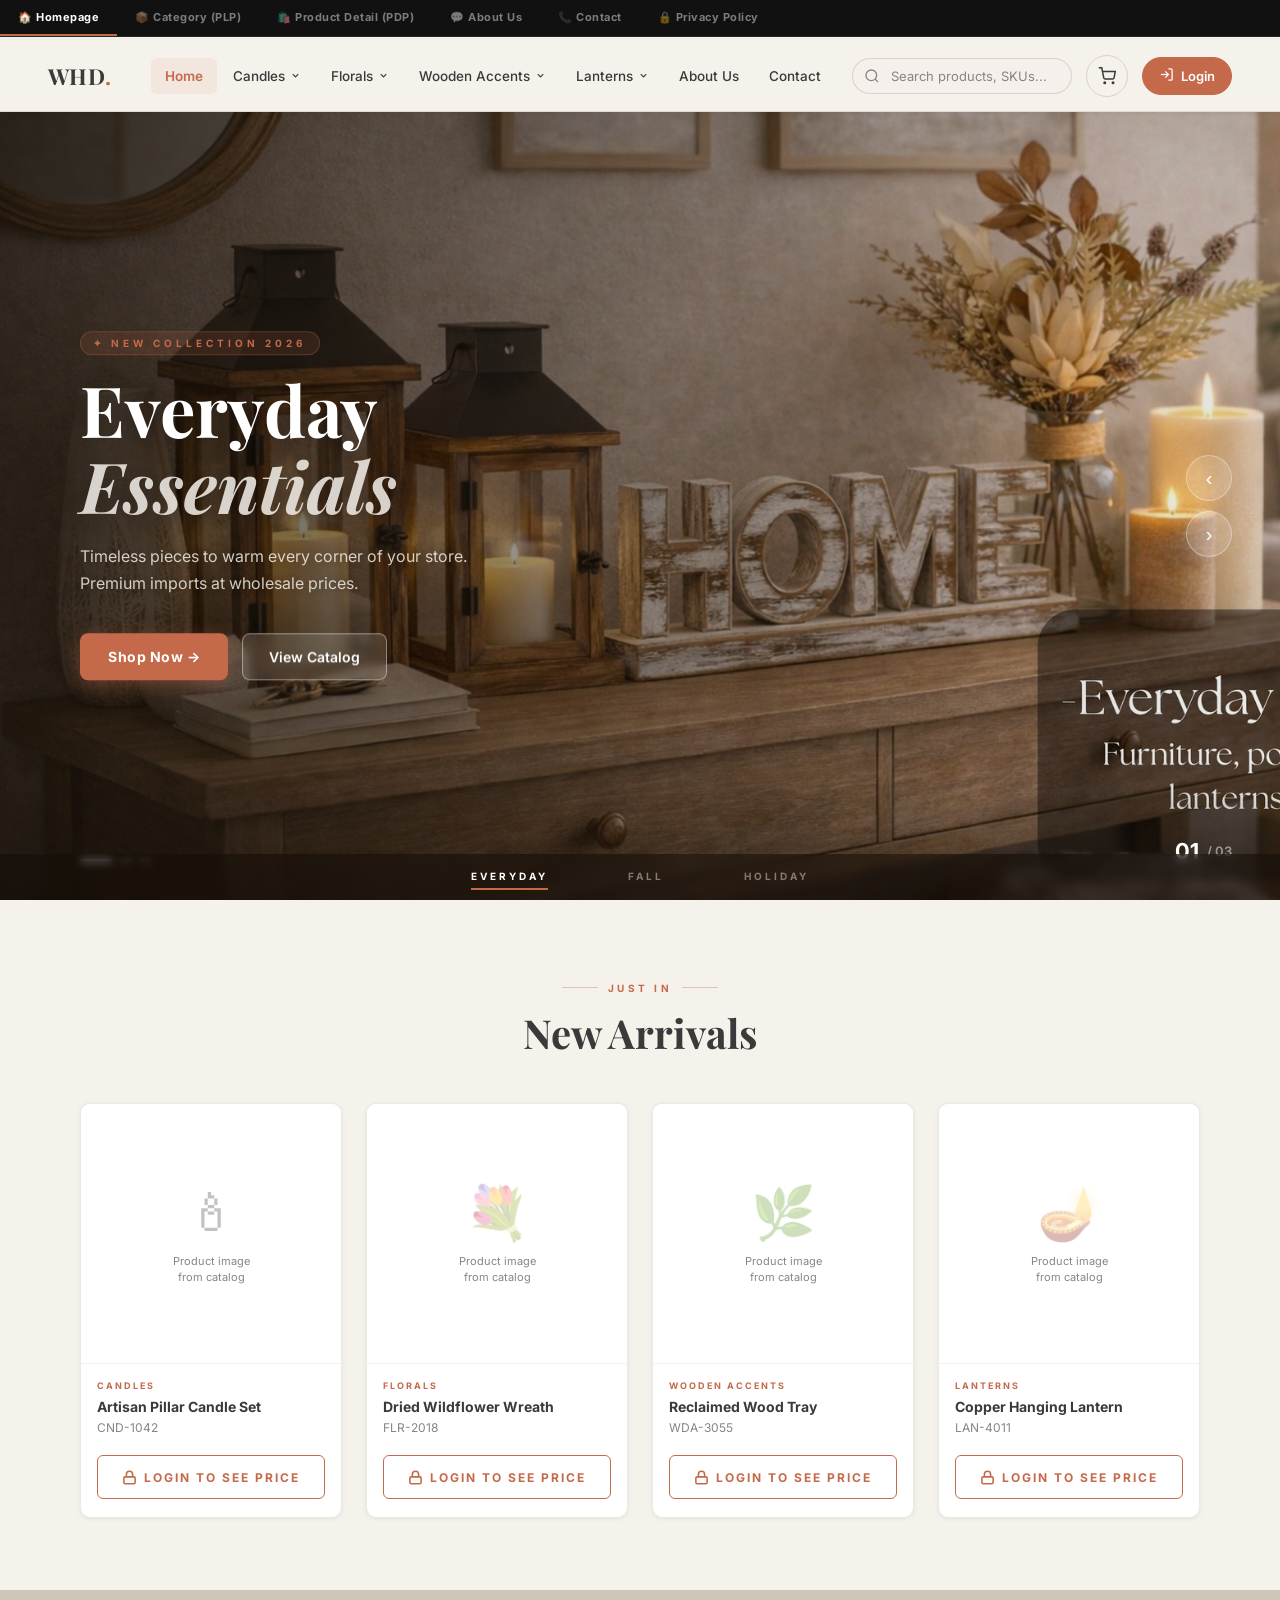
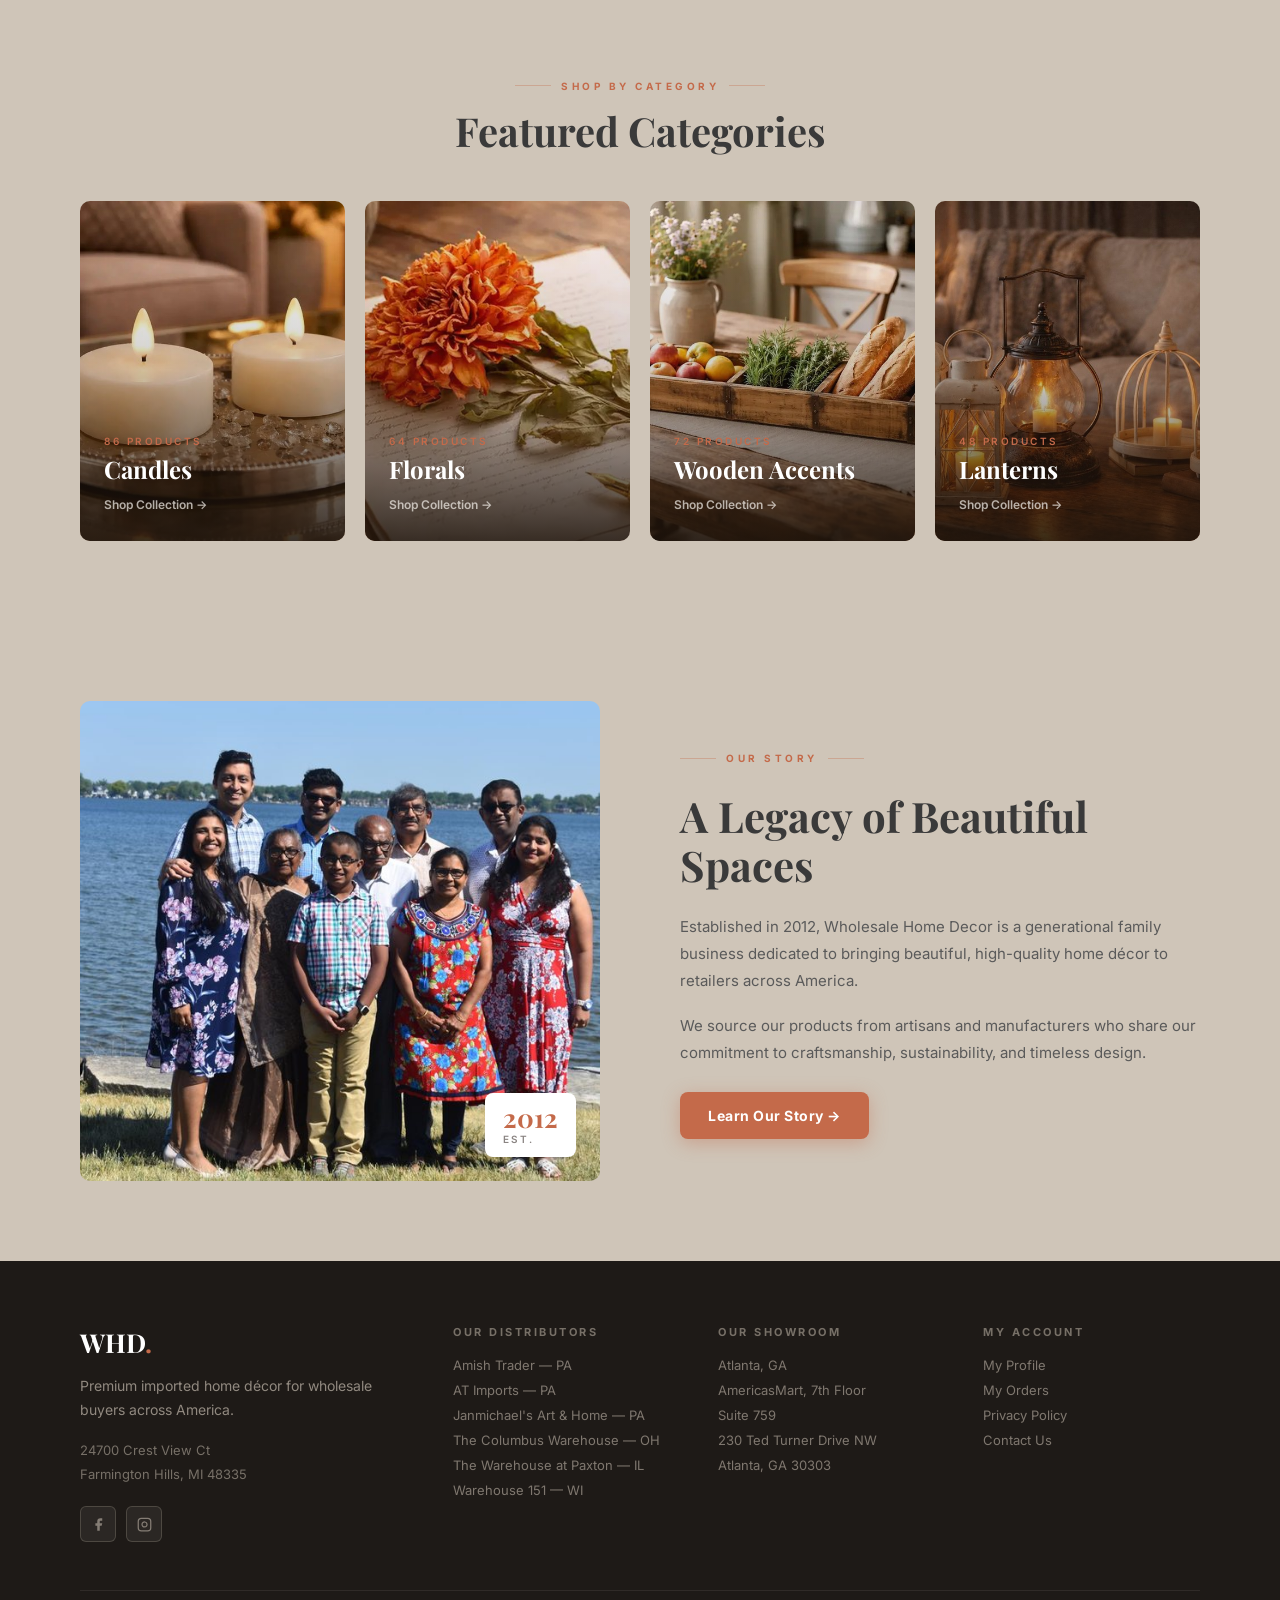
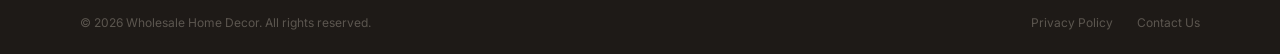
==== WHD_Website_Design_v8 copy.html @ a239ed5d "Main Draft" ====
<!DOCTYPE html>
<html lang="en">
<head>
<meta charset="UTF-8">
<meta name="viewport" content="width=device-width, initial-scale=1.0">
<title>WHD — Wholesale Home Decor</title>
<link href="https://fonts.googleapis.com/css2?family=Playfair+Display:ital,wght@0,400;0,600;0,700;1,400&family=Inter:wght@300;400;500;600;700&display=swap" rel="stylesheet">
<style>

:root{
  --terra:#C46A4A; --terra-dark:#A85A3C; --terra-light:rgba(196,106,74,.08);
  --cream:#F5F1EB; --greige:#CFC5B8; --greige-dark:#B8ADA0;
  --charcoal:#3A3A3A; --charcoal-lt:#5A5A5A; --muted:#8A8482;
  --footer-bg:#1E1A17; --footer-mid:#2A2520; --white:#FFFFFF;
  --serif:'Playfair Display',Georgia,serif; --sans:'Inter',-apple-system,sans-serif;
  --shadow-sm:0 1px 4px rgba(58,58,58,.08); --shadow-md:0 4px 20px rgba(58,58,58,.12);
  --shadow-lg:0 12px 48px rgba(58,58,58,.18); --shadow-xl:0 24px 80px rgba(58,58,58,.22);
  --radius:10px; --nav-h:72px;
}
*,*::before,*::after{margin:0;padding:0;box-sizing:border-box;}
html{scroll-behavior:smooth;}
body{font-family:var(--sans);background:var(--cream);color:var(--charcoal);-webkit-font-smoothing:antialiased;}

/* ── TABS ─────────────────────────────────────────── */
.tabs{position:fixed;top:0;left:0;right:0;z-index:9999;background:#111;display:flex;overflow-x:auto;scrollbar-width:none;border-bottom:1px solid rgba(255,255,255,.08);}
.tabs::-webkit-scrollbar{display:none;}
.tab{padding:10px 18px;font-size:11px;font-weight:700;letter-spacing:.5px;color:rgba(255,255,255,.45);cursor:pointer;white-space:nowrap;transition:all .2s;border-bottom:2px solid transparent;}
.tab:hover{color:rgba(255,255,255,.8);}
.tab.active{color:#fff;border-bottom-color:var(--terra);}
.page{display:none;padding-top:40px;}
.page.active{display:block;}

/* ── SESSION BANNER ──────────────────────────────── */
.session-banner{
  position:sticky;top:40px;z-index:498;
  display:flex;align-items:center;justify-content:center;gap:10px;
  padding:10px 48px;font-size:13px;font-weight:500;
}
.session-banner.guest{background:#FFF8F0;border-bottom:1px solid rgba(196,106,74,.25);color:var(--charcoal-lt);}
.session-banner.member{background:#F0FAF4;border-bottom:1px solid rgba(45,122,45,.2);color:#1a5e1a;}
.session-banner strong{font-weight:700;}
.session-banner a{color:var(--terra);font-weight:600;text-decoration:none;margin-left:6px;}
.session-banner a:hover{text-decoration:underline;}

/* ── NAVIGATION ──────────────────────────────────── */
.nav{
  background:var(--cream);height:var(--nav-h);
  display:flex;align-items:center;padding:0 48px;gap:0;
  border-bottom:1px solid rgba(207,197,184,.5);
  position:sticky;top:40px;z-index:500;
  box-shadow:var(--shadow-sm);backdrop-filter:blur(8px);
}
.nav-logo{font-family:var(--serif);font-size:22px;font-weight:700;color:var(--charcoal);letter-spacing:.3px;flex-shrink:0;margin-right:40px;text-decoration:none;}
.nav-logo span{color:var(--terra);}
.nav-center{display:flex;align-items:center;gap:2px;flex:1;}
.nav-item{padding:10px 14px;font-family:var(--sans);font-size:13.5px;font-weight:500;color:var(--charcoal);text-decoration:none;border-radius:6px;white-space:nowrap;transition:all .18s;position:relative;display:flex;align-items:center;gap:5px;}
.nav-item:hover,.nav-item.active{color:var(--terra);background:var(--terra-light);}
.nav-item.active{font-weight:600;}
.nav-category-group{position:relative;}
.nav-mega{display:none;position:absolute;top:calc(100% + 8px);left:50%;transform:translateX(-50%);background:#fff;border:1px solid rgba(207,197,184,.5);border-radius:var(--radius);box-shadow:var(--shadow-xl);padding:28px;min-width:320px;animation:megaIn .18s ease;}
@keyframes megaIn{from{opacity:0;transform:translateX(-50%) translateY(-8px);}to{opacity:1;transform:translateX(-50%) translateY(0);}}
.nav-category-group:hover .nav-mega{display:flex;gap:32px;}
.mega-col{min-width:130px;}
.mega-title{font-size:10px;font-weight:700;letter-spacing:3px;text-transform:uppercase;color:var(--terra);margin-bottom:12px;}
.mega-col a{display:block;font-size:13px;color:var(--charcoal-lt);text-decoration:none;padding:5px 0;transition:color .15s;}
.mega-col a:hover{color:var(--terra);padding-left:4px;}
.nav-right{display:flex;align-items:center;gap:14px;margin-left:auto;flex-shrink:0;}
.nav-search-wrap{position:relative;display:flex;align-items:center;}
.nav-search{width:220px;padding:9px 16px 9px 38px;border:1.5px solid rgba(207,197,184,.7);border-radius:50px;background:rgba(245,241,235,.6);font-family:var(--sans);font-size:13px;color:var(--charcoal);outline:none;transition:all .2s;}
.nav-search:focus{border-color:var(--terra);background:#fff;width:260px;box-shadow:0 0 0 3px rgba(196,106,74,.1);}
.nav-search::placeholder{color:var(--muted);}
.nav-search-icon{position:absolute;left:12px;color:var(--muted);pointer-events:none;}

/* Cart icon button */
.nav-cart-btn{
  position:relative;display:flex;align-items:center;justify-content:center;
  width:42px;height:42px;border-radius:50%;
  background:transparent;border:1.5px solid rgba(207,197,184,.7);
  color:var(--charcoal);cursor:pointer;transition:all .2s;flex-shrink:0;
}
.nav-cart-btn:hover{border-color:var(--terra);color:var(--terra);background:var(--terra-light);}
.nav-cart-badge{
  position:absolute;top:-4px;right:-4px;
  min-width:18px;height:18px;padding:0 5px;border-radius:9px;
  background:var(--terra);color:#fff;font-size:10px;font-weight:700;
  display:flex;align-items:center;justify-content:center;
  border:2px solid var(--cream);line-height:1;
}
body.logged-out .nav-cart-badge{display:none;}

/* Login / Profile toggle button */
.nav-login-toggle{
  display:flex;align-items:center;gap:7px;
  padding:9px 16px;border-radius:50px;
  font-family:var(--sans);font-size:13px;font-weight:600;
  cursor:pointer;transition:all .2s;white-space:nowrap;
  border:1.5px solid var(--terra);background:var(--terra);color:#fff;
}
.nav-login-toggle:hover{background:var(--terra-dark);}
body.logged-in .nav-login-toggle{background:transparent;color:var(--terra);}
body.logged-in .nav-login-toggle:hover{background:var(--terra);color:#fff;}

/* ── HERO ────────────────────────────────────────── */
.hero{position:relative;width:100%;height:calc(100vh - 40px - var(--nav-h));min-height:520px;max-height:880px;overflow:hidden;background:#1a1410;}
.hero-slides{display:flex;height:100%;transition:transform .85s cubic-bezier(.77,0,.18,1);will-change:transform;}
.hero-slide{min-width:100%;height:100%;position:relative;flex-shrink:0;}
.hero-slide img{width:100%;height:100%;object-fit:cover;object-position:center 30%;display:block;}
.hero-overlay{position:absolute;inset:0;background:linear-gradient(105deg,rgba(20,14,8,.72) 0%,rgba(20,14,8,.45) 35%,rgba(20,14,8,.12) 65%,transparent 100%);}
.hero-overlay::after{content:'';position:absolute;bottom:0;left:0;right:0;height:120px;background:linear-gradient(to top,rgba(20,14,8,.5),transparent);}
.hero-content{position:absolute;left:80px;top:50%;transform:translateY(-50%);max-width:560px;}
.hero-eyebrow{display:inline-flex;align-items:center;gap:8px;font-size:10px;font-weight:700;letter-spacing:4px;text-transform:uppercase;color:var(--terra);margin-bottom:16px;background:rgba(196,106,74,.15);border:1px solid rgba(196,106,74,.3);padding:5px 12px;border-radius:50px;}
.hero-title{font-family:var(--serif);font-size:clamp(44px,5.5vw,72px);font-weight:700;color:#fff;line-height:1.08;margin-bottom:20px;text-shadow:0 2px 24px rgba(0,0,0,.3);}
.hero-title em{font-style:italic;color:rgba(245,241,235,.85);}
.hero-sub{font-size:16px;color:rgba(245,241,235,.82);line-height:1.7;margin-bottom:36px;max-width:440px;text-shadow:0 1px 8px rgba(0,0,0,.2);}
.hero-btns{display:flex;gap:14px;flex-wrap:wrap;}
.btn-hero-primary{padding:15px 28px;background:var(--terra);color:#fff;font-family:var(--sans);font-size:14px;font-weight:700;border:none;border-radius:8px;cursor:pointer;text-decoration:none;box-shadow:0 4px 18px rgba(196,106,74,.4);transition:all .2s;letter-spacing:.5px;display:inline-flex;align-items:center;gap:8px;}
.btn-hero-primary:hover{background:var(--terra-dark);transform:translateY(-2px);box-shadow:0 8px 28px rgba(196,106,74,.5);}
.btn-hero-ghost{padding:14px 26px;background:rgba(255,255,255,.12);color:#fff;font-family:var(--sans);font-size:14px;font-weight:600;border:1.5px solid rgba(255,255,255,.4);border-radius:8px;cursor:pointer;text-decoration:none;transition:all .2s;backdrop-filter:blur(4px);display:inline-flex;align-items:center;}
.btn-hero-ghost:hover{background:rgba(255,255,255,.22);border-color:rgba(255,255,255,.65);}
.hero-counter{position:absolute;bottom:36px;right:48px;font-size:13px;font-weight:600;color:rgba(255,255,255,.5);display:flex;align-items:center;gap:8px;}
.hero-counter-current{font-size:22px;font-weight:700;color:#fff;}
.hero-dots{position:absolute;bottom:38px;left:80px;display:flex;gap:8px;align-items:center;}
.hero-dot{height:3px;border-radius:2px;background:rgba(255,255,255,.35);cursor:pointer;transition:all .4s;}
.hero-dot.active{background:#fff;width:32px;}
.hero-dot:not(.active){width:12px;}
.hero-dot:hover:not(.active){background:rgba(255,255,255,.65);width:20px;}
.hero-nav{position:absolute;right:48px;top:50%;transform:translateY(-50%);display:flex;flex-direction:column;gap:10px;}
.hero-nav-btn{width:46px;height:46px;border-radius:50%;background:rgba(255,255,255,.14);border:1.5px solid rgba(255,255,255,.35);color:#fff;font-size:20px;cursor:pointer;display:flex;align-items:center;justify-content:center;transition:all .2s;}
.hero-nav-btn:hover{background:rgba(255,255,255,.28);}
.hero-slide-strip{position:absolute;bottom:0;left:0;right:0;height:46px;background:rgba(20,14,8,.55);backdrop-filter:blur(4px);display:flex;align-items:center;justify-content:center;gap:80px;}
.strip-item{font-size:10px;font-weight:700;letter-spacing:3px;text-transform:uppercase;color:rgba(245,241,235,.45);cursor:pointer;padding:6px 0;border-bottom:2px solid transparent;transition:all .2s;}
.strip-item.active{color:#fff;border-bottom-color:var(--terra);}

/* ── SECTION UTILS ───────────────────────────────── */
.section-tag{display:inline-flex;align-items:center;gap:10px;font-size:10px;font-weight:700;letter-spacing:3.5px;text-transform:uppercase;color:var(--terra);margin-bottom:12px;}
.section-tag::before,.section-tag::after{content:'';flex:1;height:1px;background:var(--terra);opacity:.35;width:36px;}
.section-header{margin-bottom:44px;text-align:center;}
.section-header h2{font-family:var(--serif);font-size:40px;font-weight:700;color:var(--charcoal);}

/* ── PRODUCT CARD ─────────────────────────────────── */
.product-card{background:#fff;border-radius:var(--radius);overflow:hidden;border:1px solid rgba(207,197,184,.4);box-shadow:var(--shadow-sm);transition:transform .25s,box-shadow .25s;display:flex;flex-direction:column;cursor:pointer;}
.product-card:hover{transform:translateY(-5px);box-shadow:var(--shadow-lg);}
.pc-img-wrap{background:#fff;width:100%;aspect-ratio:1;display:flex;align-items:center;justify-content:center;overflow:hidden;position:relative;border-bottom:1px solid rgba(207,197,184,.25);}
.pc-img-placeholder{display:flex;flex-direction:column;align-items:center;justify-content:center;width:100%;height:100%;gap:10px;}
.ph-icon{font-size:52px;opacity:.3;}
.ph-text{font-size:11px;color:var(--muted);text-align:center;line-height:1.4;}
.pc-hover-bar{position:absolute;bottom:0;left:0;right:0;height:46px;background:rgba(46,42,38,.85);backdrop-filter:blur(4px);display:flex;align-items:center;justify-content:center;gap:8px;opacity:0;transition:opacity .22s;}
.product-card:hover .pc-hover-bar{opacity:1;}
.pc-hover-bar span{color:#fff;font-size:13px;font-weight:500;}
.pc-hover-bar svg{color:rgba(255,255,255,.7);}
.pc-info{padding:16px 16px 18px;flex:1;display:flex;flex-direction:column;}
.pc-badge{font-size:9px;font-weight:700;letter-spacing:2px;text-transform:uppercase;color:var(--terra);margin-bottom:7px;}
.pc-name{font-family:var(--sans);font-size:14px;font-weight:700;color:var(--charcoal);margin-bottom:4px;line-height:1.35;}
.pc-sku{font-size:12px;color:var(--muted);margin-bottom:10px;flex:1;}

/* PRICE (login-state) */
.pc-price-area{margin-bottom:10px;}
.pc-price{font-size:18px;font-weight:700;color:var(--charcoal);}
.pc-price .price-unit{font-size:11px;font-weight:500;color:var(--muted);margin-left:2px;}

/* CTA SHARED */
.pc-cta-login,.pc-cta-cart{
  width:100%;padding:13px 0;
  font-family:var(--sans);font-size:12px;font-weight:700;
  letter-spacing:2px;text-transform:uppercase;
  border-radius:6px;cursor:pointer;min-height:44px;
  display:flex;align-items:center;justify-content:center;
  transition:all .2s;text-decoration:none;border:none;gap:7px;
}
.pc-cta-login{background:transparent;color:var(--terra);border:1.5px solid var(--terra);}
.pc-cta-login:hover{background:var(--terra);color:#fff;box-shadow:0 4px 14px rgba(196,106,74,.3);}
.pc-cta-cart{background:var(--terra);color:#fff;box-shadow:0 2px 8px rgba(196,106,74,.2);}
.pc-cta-cart:hover{background:var(--terra-dark);box-shadow:0 4px 14px rgba(196,106,74,.35);transform:translateY(-1px);}

/* PLP CTA AREA wrapper */
.pc-cta-area{width:100%;}

/* PLP QTY STEPPER */
.pc-qty-stepper{
  display:none;grid-template-columns:44px 1fr 44px;
  align-items:center;height:44px;
  border:1.5px solid var(--terra);border-radius:6px;overflow:hidden;
}
.pc-qty-btn{
  height:100%;display:flex;align-items:center;justify-content:center;
  background:transparent;border:none;cursor:pointer;color:var(--charcoal);
  transition:all .18s;
}
.pc-qty-btn:hover{background:var(--terra-light);color:var(--terra);}
.pc-qty-trash:hover{background:#fff5f5!important;color:#c0392b!important;}
.pc-qty-plus{background:var(--terra)!important;color:#fff!important;}
.pc-qty-plus:hover{background:var(--terra-dark)!important;}
.pc-qty-display{
  font-family:var(--sans);font-size:15px;font-weight:700;
  color:var(--charcoal);text-align:center;
  border-left:1.5px solid rgba(196,106,74,.35);
  border-right:1.5px solid rgba(196,106,74,.35);
  height:100%;display:flex;align-items:center;justify-content:center;
  background:var(--cream);
}
.pc-qty-trash .i-trash{display:none;}
.pc-qty-trash .i-minus{display:flex;}
.pc-cta-area[data-qty="1"] .pc-qty-trash .i-trash{display:flex;}
.pc-cta-area[data-qty="1"] .pc-qty-trash .i-minus{display:none;}

/* STATE CONTROL — body class drives visibility */
body.logged-out .pc-cta-login{display:flex;}
body.logged-out .pc-cta-area{display:none;}
body.logged-out .pc-price{display:none;}
body.logged-in  .pc-cta-login{display:none;}
body.logged-in  .pc-cta-area{display:block;}
body.logged-in  .pc-price{display:block;}

/* PLP CTA state machine — add | cart */
body.logged-in .pc-cta-area[data-state="add"]  .pc-cta-cart    {display:flex;}
body.logged-in .pc-cta-area[data-state="add"]  .pc-qty-stepper {display:none;}
body.logged-in .pc-cta-area[data-state="cart"] .pc-cta-cart    {display:none;}
body.logged-in .pc-cta-area[data-state="cart"] .pc-qty-stepper {display:grid;}

/* ── CATEGORY TILES ───────────────────────────────── */
.cat-grid{display:grid;grid-template-columns:repeat(4,1fr);gap:20px;}
.cat-tile{position:relative;border-radius:var(--radius);overflow:hidden;height:340px;cursor:pointer;transition:transform .3s,box-shadow .3s;}
.cat-tile:hover{transform:translateY(-6px);box-shadow:var(--shadow-xl);}
.cat-tile img{width:100%;height:100%;object-fit:cover;display:block;transition:transform .6s cubic-bezier(.4,0,.2,1);}
.cat-tile:hover img{transform:scale(1.07);}
.cat-tile-overlay{position:absolute;inset:0;background:linear-gradient(to top,rgba(30,20,12,.88) 0%,rgba(30,20,12,.2) 50%,transparent 100%);transition:background .3s;}
.cat-tile:hover .cat-tile-overlay{background:linear-gradient(to top,rgba(30,20,12,.92) 0%,rgba(30,20,12,.3) 55%,transparent 100%);}
.cat-tile-content{position:absolute;bottom:0;left:0;right:0;padding:28px 24px;}
.cat-tile-count{font-size:10px;font-weight:600;letter-spacing:2.5px;text-transform:uppercase;color:var(--terra);margin-bottom:6px;}
.cat-tile-content h3{font-family:var(--serif);font-size:24px;font-weight:700;color:#fff;margin-bottom:8px;}
.cat-tile-arrow{display:inline-flex;align-items:center;gap:6px;font-size:12px;font-weight:600;color:rgba(245,241,235,.7);transition:gap .2s,color .2s;}
.cat-tile:hover .cat-tile-arrow{gap:10px;color:#fff;}

/* ── OUR STORY ───────────────────────────────────── */
.our-story{display:grid;grid-template-columns:1fr 1fr;gap:80px;align-items:center;padding:80px;background:var(--greige);}
.our-story-img{border-radius:var(--radius);overflow:hidden;position:relative;}
.our-story-img img{width:100%;height:480px;object-fit:cover;display:block;}
.our-story-img-badge{position:absolute;bottom:24px;right:24px;background:#fff;border-radius:8px;padding:12px 18px;box-shadow:var(--shadow-md);}
.badge-year{font-family:var(--serif);font-size:26px;font-weight:700;color:var(--terra);line-height:1;}
.badge-label{font-size:10px;font-weight:600;letter-spacing:2px;text-transform:uppercase;color:var(--muted);margin-top:2px;}
.our-story-text h2{font-family:var(--serif);font-size:42px;font-weight:700;color:var(--charcoal);margin:16px 0 24px;line-height:1.15;}
.our-story-text p{font-size:15px;line-height:1.8;color:var(--charcoal-lt);margin-bottom:18px;}

/* ── PLP ─────────────────────────────────────────── */
.page-hero{background:var(--charcoal);padding:48px 80px;color:#fff;}
.page-hero h1{font-family:var(--serif);font-size:48px;font-weight:700;margin-bottom:8px;}
.page-hero p{font-size:15px;color:rgba(245,241,235,.65);}
.plp-toolbar{display:flex;justify-content:space-between;align-items:center;padding:16px 32px;background:var(--cream);border-bottom:1px solid rgba(207,197,184,.4);position:sticky;top:calc(40px + var(--nav-h));z-index:10;backdrop-filter:blur(8px);}
.plp-toolbar-left{display:flex;align-items:center;gap:20px;}
.plp-count{font-size:13px;color:var(--muted);}
.plp-filter-toggle{display:flex;align-items:center;gap:6px;font-size:13px;font-weight:600;color:var(--charcoal);cursor:pointer;padding:7px 14px;border-radius:6px;border:1.5px solid rgba(207,197,184,.7);background:transparent;transition:all .2s;}
.plp-filter-toggle:hover{border-color:var(--terra);color:var(--terra);}
.plp-toolbar-search{position:relative;display:flex;align-items:center;flex:1;max-width:400px;margin:0 24px;}
.plp-search-input{width:100%;padding:9px 16px 9px 38px;border:1.5px solid rgba(207,197,184,.7);border-radius:50px;background:rgba(245,241,235,.8);font-family:var(--sans);font-size:13px;color:var(--charcoal);outline:none;transition:all .2s;}
.plp-search-input:focus{border-color:var(--terra);background:#fff;box-shadow:0 0 0 3px rgba(196,106,74,.1);}
.plp-search-icon{position:absolute;left:13px;color:var(--muted);}
.plp-sort{display:flex;align-items:center;gap:10px;font-size:13px;color:var(--charcoal);}
.plp-sort select{padding:8px 14px;border:1.5px solid rgba(207,197,184,.7);border-radius:6px;background:var(--cream);font-family:var(--sans);font-size:13px;color:var(--charcoal);outline:none;cursor:pointer;}
.plp-body{display:flex;background:var(--cream);min-height:70vh;}
.plp-sidebar{width:256px;flex-shrink:0;padding:28px 24px;border-right:1px solid rgba(207,197,184,.4);}
.filter-group{margin-bottom:28px;}
.filter-group-title{font-size:11px;font-weight:700;letter-spacing:2.5px;text-transform:uppercase;color:var(--charcoal);margin-bottom:14px;padding-bottom:10px;border-bottom:1px solid rgba(207,197,184,.5);}
.filter-option{display:flex;align-items:center;gap:10px;margin-bottom:10px;font-size:13px;color:var(--charcoal-lt);cursor:pointer;padding:2px 0;transition:color .15s;}
.filter-option:hover{color:var(--terra);}
.filter-check{width:17px;height:17px;border:1.5px solid var(--greige-dark);border-radius:4px;flex-shrink:0;display:flex;align-items:center;justify-content:center;transition:all .15s;}
.filter-check.checked{background:var(--terra);border-color:var(--terra);}
.filter-check.checked svg{color:#fff;}
.btn-apply{display:flex;width:100%;padding:13px 0;margin-top:8px;background:var(--terra);color:#fff;font-family:var(--sans);font-size:12px;font-weight:700;letter-spacing:2px;text-transform:uppercase;border:none;border-radius:6px;cursor:pointer;min-height:44px;align-items:center;justify-content:center;transition:all .2s;}
.btn-apply:hover{background:var(--terra-dark);}
.btn-clear{text-align:center;margin-top:10px;font-size:12px;color:var(--muted);cursor:pointer;}
.btn-clear:hover{color:var(--terra);}
.plp-main{flex:1;padding:28px 32px;}
.plp-grid{display:grid;grid-template-columns:repeat(3,1fr);gap:22px;}
.plp-pagination{display:flex;justify-content:center;align-items:center;gap:8px;margin-top:44px;padding-top:32px;border-top:1px solid rgba(207,197,184,.4);}
.plp-page-btn{width:40px;height:40px;border-radius:6px;display:flex;align-items:center;justify-content:center;font-size:14px;font-weight:600;cursor:pointer;border:1.5px solid rgba(207,197,184,.6);color:var(--charcoal);background:transparent;transition:all .2s;}
.plp-page-btn.active{background:var(--terra);border-color:var(--terra);color:#fff;box-shadow:0 2px 10px rgba(196,106,74,.3);}
.plp-page-btn:hover:not(.active){border-color:var(--terra);color:var(--terra);}

/* ── PDP ─────────────────────────────────────────── */
.pdp-wrap{background:var(--cream);padding:32px 80px 64px;}
.pdp-breadcrumb{font-size:13px;color:var(--muted);margin-bottom:24px;display:flex;align-items:center;gap:8px;}
.pdp-breadcrumb a{color:var(--muted);text-decoration:none;transition:color .2s;}
.pdp-breadcrumb a:hover{color:var(--terra);}
.pdp-breadcrumb-sep{color:rgba(138,132,130,.4);font-size:10px;}
.pdp-layout{display:grid;grid-template-columns:1fr 1fr;gap:56px;align-items:start;}
.pdp-img-col{display:flex;flex-direction:column;align-items:center;}
.pdp-img-card{background:#fff;border-radius:12px;border:1px solid rgba(207,197,184,.45);box-shadow:var(--shadow-md);aspect-ratio:1;width:100%;max-width:540px;max-height:calc(100vh - 240px);display:flex;align-items:center;justify-content:center;overflow:hidden;margin:0 auto 14px;position:relative;}
.pdp-img-card img{width:75%;height:75%;object-fit:contain;}
.pdp-img-placeholder{display:flex;flex-direction:column;align-items:center;justify-content:center;width:100%;height:100%;gap:16px;}
.pdp-ph-icon{font-size:64px;opacity:.2;}
.pdp-download-btn{position:absolute;top:14px;right:14px;width:36px;height:36px;background:var(--cream);border:1px solid rgba(207,197,184,.6);border-radius:8px;display:flex;align-items:center;justify-content:center;cursor:pointer;color:var(--charcoal);transition:all .2s;}
.pdp-download-btn:hover{background:var(--terra);color:#fff;border-color:var(--terra);}
.pdp-thumbs{display:flex;gap:10px;justify-content:center;flex-wrap:wrap;width:100%;max-width:540px;}
.pdp-thumb{width:72px;height:72px;border-radius:8px;border:2px solid rgba(207,197,184,.45);overflow:hidden;cursor:pointer;background:#fff;display:flex;align-items:center;justify-content:center;transition:border-color .2s;flex-shrink:0;}
.pdp-thumb.active{border-color:var(--terra);box-shadow:0 0 0 2px rgba(196,106,74,.2);}
.pdp-thumb img{width:72%;height:72%;object-fit:contain;}
.pdp-sku-tag{font-size:13px;font-weight:500;color:var(--muted);margin-bottom:8px;letter-spacing:.5px;}
.pdp-name{font-family:var(--serif);font-size:38px;font-weight:700;color:var(--charcoal);line-height:1.15;margin-bottom:8px;}
.pdp-divider{border:none;border-top:1px solid rgba(207,197,184,.55);margin:22px 0;}
.pdp-desc{font-size:15px;line-height:1.8;color:var(--charcoal-lt);margin-bottom:10px;}
.pdp-show-more{color:var(--terra);font-size:13px;font-weight:600;cursor:pointer;text-decoration:none;display:inline-block;margin-bottom:26px;}
.pdp-details-title{font-size:10px;font-weight:700;letter-spacing:3px;text-transform:uppercase;color:var(--terra);margin-bottom:14px;}
.pdp-detail-row{display:flex;padding:11px 0;border-bottom:1px solid rgba(207,197,184,.35);}
.pdp-detail-label{width:140px;flex-shrink:0;font-size:13px;color:var(--muted);font-weight:500;}
.pdp-detail-value{font-size:13px;color:var(--charcoal);font-weight:500;}
.in-stock{color:#2d7a2d;font-weight:600;}

/* PDP PRICE */
.pdp-price-area{margin-bottom:8px;}
.pdp-price{font-size:28px;font-weight:700;color:var(--charcoal);letter-spacing:-.5px;line-height:1;}
.pdp-price .pdp-price-unit{font-size:13px;font-weight:500;color:var(--muted);margin-left:3px;vertical-align:middle;}
.pdp-price .pdp-moq{display:block;font-size:12px;font-weight:500;color:var(--muted);margin-top:4px;}
.pdp-wholesale-note{font-size:12px;color:var(--muted);text-align:center;margin-top:12px;line-height:1.6;}

/* PDP CTA AREA — state machine */
#pdpCtaArea{margin-top:6px;}

.pdp-cta-login{
  display:flex;width:100%;padding:17px 0;
  background:transparent;color:var(--terra);border:2px solid var(--terra);
  font-family:var(--sans);font-size:13px;font-weight:700;letter-spacing:2px;text-transform:uppercase;
  border-radius:8px;cursor:pointer;transition:all .22s;align-items:center;justify-content:center;
  min-height:52px;gap:10px;
}
.pdp-cta-login:hover{background:var(--terra);color:#fff;box-shadow:0 4px 18px rgba(196,106,74,.3);}

.pdp-cta-cart{
  display:flex;width:100%;padding:17px 0;
  background:var(--terra);color:#fff;border:none;
  font-family:var(--sans);font-size:13px;font-weight:700;letter-spacing:2px;text-transform:uppercase;
  border-radius:8px;cursor:pointer;transition:all .22s;align-items:center;justify-content:center;
  min-height:52px;gap:10px;box-shadow:0 4px 16px rgba(196,106,74,.28);
}
.pdp-cta-cart:hover{background:var(--terra-dark);box-shadow:0 6px 22px rgba(196,106,74,.4);transform:translateY(-1px);}

/* QTY STEPPER */
.pdp-qty-stepper{
  display:grid;grid-template-columns:52px 1fr 52px;
  align-items:center;height:52px;
  border:2px solid var(--terra);border-radius:8px;overflow:hidden;
}
.pdp-qty-btn{
  height:100%;display:flex;align-items:center;justify-content:center;
  background:transparent;border:none;cursor:pointer;color:var(--charcoal);transition:all .18s;
}
.pdp-qty-btn:hover{background:var(--terra-light);color:var(--terra);}
.pdp-qty-trash:hover{background:#fff5f5!important;color:#c0392b!important;}
.pdp-qty-plus{background:var(--terra)!important;color:#fff!important;}
.pdp-qty-plus:hover{background:var(--terra-dark)!important;}
.pdp-qty-display{
  font-family:var(--sans);font-size:17px;font-weight:700;
  color:var(--charcoal);text-align:center;
  border-left:1.5px solid rgba(196,106,74,.35);
  border-right:1.5px solid rgba(196,106,74,.35);
  height:100%;display:flex;align-items:center;justify-content:center;
  background:var(--cream);
}

/* PDP STATE RULES (body class + data-state) */
/* Guest: always show login, hide others */
body.logged-out .pdp-cta-login          {display:flex;}
body.logged-out .pdp-cta-cart           {display:none;}
body.logged-out .pdp-qty-stepper        {display:none;}
body.logged-out .pdp-price              {display:none;}
body.logged-out .pdp-wholesale-note     {display:block;}

/* Logged-in, data-state="add": Add to Cart */
body.logged-in #pdpCtaArea[data-state="add"] .pdp-cta-login   {display:none;}
body.logged-in #pdpCtaArea[data-state="add"] .pdp-cta-cart    {display:flex;}
body.logged-in #pdpCtaArea[data-state="add"] .pdp-qty-stepper {display:none;}
body.logged-in .pdp-price                                       {display:block;}
body.logged-in .pdp-wholesale-note                              {display:none;}

/* Logged-in, data-state="cart": Stepper */
body.logged-in #pdpCtaArea[data-state="cart"] .pdp-cta-login   {display:none;}
body.logged-in #pdpCtaArea[data-state="cart"] .pdp-cta-cart    {display:none;}
body.logged-in #pdpCtaArea[data-state="cart"] .pdp-qty-stepper {display:grid;}

/* Trash vs minus: data-qty="1" shows trash, else minus */
.pdp-qty-trash .i-trash{display:none;}
.pdp-qty-trash .i-minus{display:flex;}
#pdpCtaArea[data-qty="1"] .pdp-qty-trash .i-trash{display:flex;}
#pdpCtaArea[data-qty="1"] .pdp-qty-trash .i-minus{display:none;}

/* ── RELATED / NEW ARRIVALS section ──────────────── */
.related-section{background:var(--greige);padding:72px 80px;}
.new-arrivals{background:var(--cream);padding:72px 80px;}
.product-grid-4{display:grid;grid-template-columns:repeat(4,1fr);gap:24px;}

/* ── ABOUT ───────────────────────────────────────── */
.about-layout{display:grid;grid-template-columns:1fr 1fr;gap:88px;padding:88px 80px;background:var(--cream);align-items:start;}
.about-img{border-radius:var(--radius);overflow:hidden;}
.about-img img{width:100%;object-fit:cover;border-radius:var(--radius);display:block;}
.about-text h2{font-family:var(--serif);font-size:42px;font-weight:700;color:var(--charcoal);margin:16px 0 28px;line-height:1.15;}
.about-text p{font-size:15px;line-height:1.8;color:var(--charcoal-lt);margin-bottom:20px;}
.about-values{background:var(--greige);padding:72px 80px;}
.about-values-header{text-align:center;margin-bottom:48px;}
.about-values-header h2{font-family:var(--serif);font-size:34px;font-weight:700;color:var(--charcoal);}
.values-grid{display:grid;grid-template-columns:repeat(3,1fr);gap:24px;}
.value-card{background:var(--cream);border-radius:var(--radius);padding:36px 28px;border:1px solid rgba(207,197,184,.4);transition:transform .2s,box-shadow .2s;}
.value-card:hover{transform:translateY(-4px);box-shadow:var(--shadow-md);}
.value-icon{font-size:28px;margin-bottom:16px;display:block;}
.value-card h3{font-family:var(--serif);font-size:21px;font-weight:600;color:var(--charcoal);margin-bottom:10px;}
.value-card p{font-size:14px;color:var(--charcoal-lt);line-height:1.72;}

/* ── CONTACT ─────────────────────────────────────── */
.contact-layout{display:grid;grid-template-columns:1.1fr 1fr;gap:80px;padding:88px 80px;background:var(--cream);}
.contact-form h2{font-family:var(--serif);font-size:36px;color:var(--charcoal);margin-bottom:10px;}
.contact-form>p{font-size:15px;color:var(--charcoal-lt);margin-bottom:36px;line-height:1.65;}
.form-group{margin-bottom:20px;}
.form-label{display:block;font-size:12px;font-weight:700;letter-spacing:1.5px;text-transform:uppercase;color:var(--charcoal);margin-bottom:7px;}
.form-input,.form-textarea,.form-select{width:100%;padding:13px 16px;border:1.5px solid rgba(207,197,184,.7);border-radius:6px;background:rgba(245,241,235,.5);color:var(--charcoal);font-family:var(--sans);font-size:14px;transition:all .2s;outline:none;}
.form-input:focus,.form-textarea:focus,.form-select:focus{border-color:var(--terra);background:#fff;box-shadow:0 0 0 3px rgba(196,106,74,.1);}
.form-textarea{resize:vertical;min-height:140px;line-height:1.65;}
.btn-submit{display:flex;padding:15px 32px;background:var(--terra);color:#fff;font-family:var(--sans);font-size:14px;font-weight:700;border:none;border-radius:8px;cursor:pointer;transition:all .2s;box-shadow:0 4px 16px rgba(196,106,74,.28);align-items:center;gap:8px;}
.btn-submit:hover{background:var(--terra-dark);transform:translateY(-1px);}
.contact-info-card{background:var(--greige);border-radius:var(--radius);padding:28px;margin-bottom:20px;border:1px solid rgba(207,197,184,.4);}
.contact-info-card h3{font-family:var(--serif);font-size:19px;font-weight:600;color:var(--charcoal);margin-bottom:14px;}
.contact-info-card p,.contact-info-card li{font-size:14px;color:var(--charcoal-lt);line-height:1.8;}
.contact-info-card ul{list-style:none;padding:0;}

/* ── PRIVACY ─────────────────────────────────────── */
.page-hero{background:var(--charcoal);padding:48px 80px;color:#fff;}
.privacy-wrap{max-width:800px;margin:0 auto;padding:64px 80px;}
.privacy-intro{font-size:15px;color:var(--charcoal-lt);margin-bottom:36px;line-height:1.8;border-left:3px solid var(--terra);padding-left:20px;}
.privacy-wrap h2{font-family:var(--serif);font-size:22px;font-weight:600;color:var(--charcoal);margin:32px 0 14px;}
.privacy-wrap ul{padding-left:24px;margin-bottom:12px;}
.privacy-wrap li{font-size:14px;color:var(--charcoal-lt);line-height:1.8;margin-bottom:6px;}
.privacy-wrap p{font-size:14px;color:var(--charcoal-lt);line-height:1.8;margin-bottom:12px;}

/* ── FOOTER ──────────────────────────────────────── */
footer{background:var(--footer-bg);padding:64px 80px 0;}
.footer-grid{display:grid;grid-template-columns:1.5fr 1fr 1fr 1fr;gap:48px;padding-bottom:48px;}
.footer-logo{font-family:var(--serif);font-size:26px;font-weight:700;color:#fff;margin-bottom:14px;}
.footer-logo span{color:var(--terra);}
.footer-tagline{font-size:14px;color:rgba(207,197,184,.65);line-height:1.7;margin-bottom:18px;}
.footer-addr{font-size:13px;color:rgba(207,197,184,.5);line-height:1.8;margin-bottom:20px;}
.footer-socials{display:flex;gap:10px;}
.footer-soc{width:36px;height:36px;background:rgba(207,197,184,.08);border:1px solid rgba(207,197,184,.2);border-radius:6px;display:flex;align-items:center;justify-content:center;color:rgba(207,197,184,.6);text-decoration:none;transition:all .2s;}
.footer-soc:hover{background:var(--terra);border-color:var(--terra);color:#fff;}
.footer-col-title{font-size:11px;font-weight:700;letter-spacing:2.5px;text-transform:uppercase;color:rgba(207,197,184,.5);margin-bottom:20px;}
.footer-col ul{list-style:none;padding:0;}
.footer-col li{font-size:13px;color:rgba(207,197,184,.55);line-height:1;margin-bottom:12px;}
.footer-col a{color:rgba(207,197,184,.55);text-decoration:none;transition:color .2s;}
.footer-col a:hover{color:var(--terra);}
.footer-bottom{border-top:1px solid rgba(207,197,184,.1);padding:24px 0;display:flex;justify-content:space-between;align-items:center;}
.footer-copy{font-size:12px;color:rgba(207,197,184,.35);}
.footer-links{display:flex;gap:24px;}
.footer-links a{font-size:12px;color:rgba(207,197,184,.35);text-decoration:none;transition:color .2s;}
.footer-links a:hover{color:var(--terra);}

</style>
</head>
<body>

<!-- TABS (position:fixed top:0) -->
<div class="tabs">
  <div class="tab active"  onclick="show('home')">🏠 Homepage</div>
  <div class="tab"         onclick="show('plp')">📦 Category (PLP)</div>
  <div class="tab"         onclick="show('pdp')">🛍️ Product Detail (PDP)</div>
  <div class="tab"         onclick="show('about')">💬 About Us</div>
  <div class="tab"         onclick="show('contact')">📞 Contact</div>
  <div class="tab"         onclick="show('privacy')">🔒 Privacy Policy</div>
</div>

<!-- ══════════════════════════════════════════════════
     PAGE 1: HOMEPAGE
══════════════════════════════════════════════════ -->
<div class="page active" id="page-home">
<nav class="nav">
  <a href="#" class="nav-logo" onclick="show('home');return false;">WHD<span>.</span></a>
  <div class="nav-center">
    <a href="#" class="nav-item active" onclick="show('home');return false;">Home</a>
    <div class="nav-category-group">
      <a href="#" class="nav-item nav-cat-trigger" onclick="show('plp');return false;">Candles <svg width="11" height="11" viewBox="0 0 24 24" fill="none" stroke="currentColor" stroke-width="2.5"><polyline points="6 9 12 15 18 9"/></svg></a>
      <div class="nav-mega">
        <div class="mega-col"><div class="mega-title">By Type</div><a href="#">Pillar Candles</a><a href="#">Taper Candles</a><a href="#">Votive &amp; Tea Light</a><a href="#">Lantern Candles</a></div>
        <div class="mega-col"><div class="mega-title">By Season</div><a href="#">Everyday</a><a href="#">Fall</a><a href="#">Holiday</a><a href="#">Rustic</a></div>
      </div>
    </div>
    <div class="nav-category-group">
      <a href="#" class="nav-item nav-cat-trigger" onclick="show('plp');return false;">Florals <svg width="11" height="11" viewBox="0 0 24 24" fill="none" stroke="currentColor" stroke-width="2.5"><polyline points="6 9 12 15 18 9"/></svg></a>
      <div class="nav-mega">
        <div class="mega-col"><div class="mega-title">By Type</div><a href="#">Fresh Imports</a><a href="#">Dried &amp; Preserved</a><a href="#">Silk</a><a href="#">Wreaths &amp; Garlands</a></div>
        <div class="mega-col"><div class="mega-title">By Season</div><a href="#">Spring</a><a href="#">Summer</a><a href="#">Fall</a><a href="#">Winter</a></div>
      </div>
    </div>
    <div class="nav-category-group">
      <a href="#" class="nav-item nav-cat-trigger" onclick="show('plp');return false;">Wooden Accents <svg width="11" height="11" viewBox="0 0 24 24" fill="none" stroke="currentColor" stroke-width="2.5"><polyline points="6 9 12 15 18 9"/></svg></a>
      <div class="nav-mega">
        <div class="mega-col"><div class="mega-title">By Type</div><a href="#">Trays &amp; Boards</a><a href="#">Frames &amp; Signs</a><a href="#">Bowls &amp; Vessels</a><a href="#">Wall Decor</a></div>
        <div class="mega-col"><div class="mega-title">By Style</div><a href="#">Rustic</a><a href="#">Farmhouse</a><a href="#">Modern</a><a href="#">Coastal</a></div>
      </div>
    </div>
    <div class="nav-category-group">
      <a href="#" class="nav-item nav-cat-trigger" onclick="show('plp');return false;">Lanterns <svg width="11" height="11" viewBox="0 0 24 24" fill="none" stroke="currentColor" stroke-width="2.5"><polyline points="6 9 12 15 18 9"/></svg></a>
      <div class="nav-mega">
        <div class="mega-col"><div class="mega-title">By Type</div><a href="#">Hanging Lanterns</a><a href="#">Floor Lanterns</a><a href="#">Table Lanterns</a><a href="#">Candle Holders</a></div>
        <div class="mega-col"><div class="mega-title">By Material</div><a href="#">Metal</a><a href="#">Glass</a><a href="#">Wood</a><a href="#">Mixed</a></div>
      </div>
    </div>
    <a href="#" class="nav-item" onclick="show('about');return false;">About Us</a>
    <a href="#" class="nav-item" onclick="show('contact');return false;">Contact</a>
  </div>
  <div class="nav-right">
    <div class="nav-search-wrap">
      <input type="text" class="nav-search" placeholder="Search products, SKUs..."><svg class="nav-search-icon" width="16" height="16" viewBox="0 0 24 24" fill="none" stroke="currentColor" stroke-width="2"><circle cx="11" cy="11" r="8"/><path d="m21 21-4.35-4.35"/></svg>
    </div>
    <button class="nav-cart-btn" onclick="navCartClick()" aria-label="Shopping cart">
      <svg width="18" height="18" viewBox="0 0 24 24" fill="none" stroke="currentColor" stroke-width="2"><circle cx="9" cy="21" r="1"/><circle cx="20" cy="21" r="1"/><path d="M1 1h4l2.68 13.39a2 2 0 0 0 2 1.61h9.72a2 2 0 0 0 2-1.61L23 6H6"/></svg>
      <span class="nav-cart-badge js-nav-cart-badge">0</span>
    </button>
    <button class="nav-login-toggle" onclick="toggleLogin()">
      <span class="toggle-icon"><svg width="15" height="15" viewBox="0 0 24 24" fill="none" stroke="currentColor" stroke-width="2"><path d="M15 3h4a2 2 0 0 1 2 2v14a2 2 0 0 1-2 2h-4"/><polyline points="10 17 15 12 10 7"/><line x1="15" y1="12" x2="3" y2="12"/></svg></span><span class="toggle-label">Login</span>
    </button>
  </div>
</nav>

<!-- HERO -->
<div class="hero">
  <div class="hero-slides" id="heroSlides">

    <!-- Slide 1: Everyday -->
    <div class="hero-slide">
      <img src="[data-uri]" alt="Everyday Collections">
      <div class="hero-overlay"></div>
      <div class="hero-content">
        <div class="hero-eyebrow">✦ New Collection 2026</div>
        <div class="hero-title">Everyday<br><em>Essentials</em></div>
        <div class="hero-sub">Timeless pieces to warm every corner of your store. Premium imports at wholesale prices.</div>
        <div class="hero-btns">
          <a href="#" class="btn-hero-primary" onclick="show('plp');return false;">Shop Now →</a>
          <a href="#" class="btn-hero-ghost" onclick="show('plp');return false;">View Catalog</a>
        </div>
      </div>
    </div>

    <!-- Slide 2: Fall -->
    <div class="hero-slide">
      <img src="[data-uri]" alt="Fall Collection">
      <div class="hero-overlay"></div>
      <div class="hero-content">
        <div class="hero-eyebrow">✦ Fall Collection 2026</div>
        <div class="hero-title">Autumn<br><em>Warmth</em></div>
        <div class="hero-sub">Harvest tones and rustic charm. Curated fall imports your customers will love.</div>
        <div class="hero-btns">
          <a href="#" class="btn-hero-primary" onclick="show('plp');return false;">Shop Fall →</a>
          <a href="#" class="btn-hero-ghost" onclick="show('plp');return false;">View Catalog</a>
        </div>
      </div>
    </div>

    <!-- Slide 3: Holiday -->
    <div class="hero-slide">
      <img src="[data-uri]" alt="Holiday Collection">
      <div class="hero-overlay"></div>
      <div class="hero-content">
        <div class="hero-eyebrow">✦ Holiday Collection 2026</div>
        <div class="hero-title">Holiday<br><em>Magic</em></div>
        <div class="hero-sub">Festive imports that bring warmth and wonder. Stock up for your busiest season.</div>
        <div class="hero-btns">
          <a href="#" class="btn-hero-primary" onclick="show('plp');return false;">Shop Holiday →</a>
          <a href="#" class="btn-hero-ghost" onclick="show('plp');return false;">View Catalog</a>
        </div>
      </div>
    </div>

  </div>

  <!-- Dots -->
  <div class="hero-dots">
    <div class="hero-dot active" id="dot0" onclick="goSlide(0)"></div>
    <div class="hero-dot" id="dot1" onclick="goSlide(1)"></div>
    <div class="hero-dot" id="dot2" onclick="goSlide(2)"></div>
  </div>

  <!-- Counter -->
  <div class="hero-counter">
    <span class="hero-counter-current" id="slideNum">01</span>
    <span>/ 03</span>
  </div>

  <!-- Arrows -->
  <div class="hero-nav">
    <button class="hero-nav-btn" onclick="moveSlide(-1)">&#8249;</button>
    <button class="hero-nav-btn" onclick="moveSlide(1)">&#8250;</button>
  </div>

  <!-- Slide strip -->
  <div class="hero-slide-strip">
    <div class="strip-item active" id="strip0" onclick="goSlide(0)">Everyday</div>
    <div class="strip-item" id="strip1" onclick="goSlide(1)">Fall</div>
    <div class="strip-item" id="strip2" onclick="goSlide(2)">Holiday</div>
  </div>
</div>

<!-- NEW ARRIVALS -->
<section class="new-arrivals">
  <div class="section-header">
    <div class="section-tag">Just In</div>
    <h2>New Arrivals</h2>
  </div>
  <div class="product-grid-4">
    <div class="product-card" onclick="show('pdp');return false;">
  <div class="pc-img-wrap">
    <div class="pc-img-placeholder"><div class="ph-icon">🕯</div><div class="ph-text">Product image<br>from catalog</div></div>
    <div class="pc-hover-bar"><svg width="14" height="14" viewBox="0 0 24 24" fill="none" stroke="currentColor" stroke-width="2"><circle cx="11" cy="11" r="8"/><path d="m21 21-4.35-4.35"/></svg><span>View Similar</span></div>
  </div>
  <div class="pc-info">
    <div class="pc-badge">Candles</div>
    <div class="pc-name">Artisan Pillar Candle Set</div>
    <div class="pc-sku">CND-1042</div>
    <div class="pc-price-area"><div class="pc-price">$12.50 <span class="price-unit">/ unit</span></div></div>
    <button class="pc-cta-login" onclick="toggleLogin();return false;"><svg width="15" height="15" viewBox="0 0 24 24" fill="none" stroke="currentColor" stroke-width="2.5"><rect x="3" y="11" width="18" height="11" rx="2"/><path d="M7 11V7a5 5 0 0 1 10 0v4"/></svg> Login to See Price</button>
    <div class="pc-cta-area" data-state="add" onclick="event.stopPropagation();">
      <button class="pc-cta-cart" onclick="event.stopPropagation();plpAddToCart(this);return false;">
        <svg width="15" height="15" viewBox="0 0 24 24" fill="none" stroke="currentColor" stroke-width="2"><circle cx="9" cy="21" r="1"/><circle cx="20" cy="21" r="1"/><path d="M1 1h4l2.68 13.39a2 2 0 0 0 2 1.61h9.72a2 2 0 0 0 2-1.61L23 6H6"/></svg> Add to Cart
      </button>
      <div class="pc-qty-stepper" role="group" aria-label="Quantity">
        <button class="pc-qty-btn pc-qty-trash" onclick="event.stopPropagation();plpChangeQty(this,-1);return false;" aria-label="Decrease quantity">
          <span class="i-trash"><svg width="14" height="14" viewBox="0 0 24 24" fill="none" stroke="currentColor" stroke-width="2"><polyline points="3 6 5 6 21 6"/><path d="M19 6l-1 14a2 2 0 0 1-2 2H8a2 2 0 0 1-2-2L5 6"/><path d="M10 11v6M14 11v6"/><path d="M9 6V4a1 1 0 0 1 1-1h4a1 1 0 0 1 1 1v2"/></svg></span>
          <span class="i-minus"><svg width="14" height="14" viewBox="0 0 24 24" fill="none" stroke="currentColor" stroke-width="2.5"><line x1="5" y1="12" x2="19" y2="12"/></svg></span>
        </button>
        <div class="pc-qty-display" aria-live="polite">1</div>
        <button class="pc-qty-btn pc-qty-plus" onclick="event.stopPropagation();plpChangeQty(this,1);return false;" aria-label="Increase quantity">
          <svg width="14" height="14" viewBox="0 0 24 24" fill="none" stroke="currentColor" stroke-width="2.5"><line x1="12" y1="5" x2="12" y2="19"/><line x1="5" y1="12" x2="19" y2="12"/></svg>
        </button>
      </div>
    </div>
  </div>
</div>
    <div class="product-card" onclick="show('pdp');return false;">
  <div class="pc-img-wrap">
    <div class="pc-img-placeholder"><div class="ph-icon">💐</div><div class="ph-text">Product image<br>from catalog</div></div>
    <div class="pc-hover-bar"><svg width="14" height="14" viewBox="0 0 24 24" fill="none" stroke="currentColor" stroke-width="2"><circle cx="11" cy="11" r="8"/><path d="m21 21-4.35-4.35"/></svg><span>View Similar</span></div>
  </div>
  <div class="pc-info">
    <div class="pc-badge">Florals</div>
    <div class="pc-name">Dried Wildflower Wreath</div>
    <div class="pc-sku">FLR-2018</div>
    <div class="pc-price-area"><div class="pc-price">$18.75 <span class="price-unit">/ unit</span></div></div>
    <button class="pc-cta-login" onclick="toggleLogin();return false;"><svg width="15" height="15" viewBox="0 0 24 24" fill="none" stroke="currentColor" stroke-width="2.5"><rect x="3" y="11" width="18" height="11" rx="2"/><path d="M7 11V7a5 5 0 0 1 10 0v4"/></svg> Login to See Price</button>
    <div class="pc-cta-area" data-state="add" onclick="event.stopPropagation();">
      <button class="pc-cta-cart" onclick="event.stopPropagation();plpAddToCart(this);return false;">
        <svg width="15" height="15" viewBox="0 0 24 24" fill="none" stroke="currentColor" stroke-width="2"><circle cx="9" cy="21" r="1"/><circle cx="20" cy="21" r="1"/><path d="M1 1h4l2.68 13.39a2 2 0 0 0 2 1.61h9.72a2 2 0 0 0 2-1.61L23 6H6"/></svg> Add to Cart
      </button>
      <div class="pc-qty-stepper" role="group" aria-label="Quantity">
        <button class="pc-qty-btn pc-qty-trash" onclick="event.stopPropagation();plpChangeQty(this,-1);return false;" aria-label="Decrease quantity">
          <span class="i-trash"><svg width="14" height="14" viewBox="0 0 24 24" fill="none" stroke="currentColor" stroke-width="2"><polyline points="3 6 5 6 21 6"/><path d="M19 6l-1 14a2 2 0 0 1-2 2H8a2 2 0 0 1-2-2L5 6"/><path d="M10 11v6M14 11v6"/><path d="M9 6V4a1 1 0 0 1 1-1h4a1 1 0 0 1 1 1v2"/></svg></span>
          <span class="i-minus"><svg width="14" height="14" viewBox="0 0 24 24" fill="none" stroke="currentColor" stroke-width="2.5"><line x1="5" y1="12" x2="19" y2="12"/></svg></span>
        </button>
        <div class="pc-qty-display" aria-live="polite">1</div>
        <button class="pc-qty-btn pc-qty-plus" onclick="event.stopPropagation();plpChangeQty(this,1);return false;" aria-label="Increase quantity">
          <svg width="14" height="14" viewBox="0 0 24 24" fill="none" stroke="currentColor" stroke-width="2.5"><line x1="12" y1="5" x2="12" y2="19"/><line x1="5" y1="12" x2="19" y2="12"/></svg>
        </button>
      </div>
    </div>
  </div>
</div>
    <div class="product-card" onclick="show('pdp');return false;">
  <div class="pc-img-wrap">
    <div class="pc-img-placeholder"><div class="ph-icon">🌿</div><div class="ph-text">Product image<br>from catalog</div></div>
    <div class="pc-hover-bar"><svg width="14" height="14" viewBox="0 0 24 24" fill="none" stroke="currentColor" stroke-width="2"><circle cx="11" cy="11" r="8"/><path d="m21 21-4.35-4.35"/></svg><span>View Similar</span></div>
  </div>
  <div class="pc-info">
    <div class="pc-badge">Wooden Accents</div>
    <div class="pc-name">Reclaimed Wood Tray</div>
    <div class="pc-sku">WDA-3055</div>
    <div class="pc-price-area"><div class="pc-price">$22.00 <span class="price-unit">/ unit</span></div></div>
    <button class="pc-cta-login" onclick="toggleLogin();return false;"><svg width="15" height="15" viewBox="0 0 24 24" fill="none" stroke="currentColor" stroke-width="2.5"><rect x="3" y="11" width="18" height="11" rx="2"/><path d="M7 11V7a5 5 0 0 1 10 0v4"/></svg> Login to See Price</button>
    <div class="pc-cta-area" data-state="add" onclick="event.stopPropagation();">
      <button class="pc-cta-cart" onclick="event.stopPropagation();plpAddToCart(this);return false;">
        <svg width="15" height="15" viewBox="0 0 24 24" fill="none" stroke="currentColor" stroke-width="2"><circle cx="9" cy="21" r="1"/><circle cx="20" cy="21" r="1"/><path d="M1 1h4l2.68 13.39a2 2 0 0 0 2 1.61h9.72a2 2 0 0 0 2-1.61L23 6H6"/></svg> Add to Cart
      </button>
      <div class="pc-qty-stepper" role="group" aria-label="Quantity">
        <button class="pc-qty-btn pc-qty-trash" onclick="event.stopPropagation();plpChangeQty(this,-1);return false;" aria-label="Decrease quantity">
          <span class="i-trash"><svg width="14" height="14" viewBox="0 0 24 24" fill="none" stroke="currentColor" stroke-width="2"><polyline points="3 6 5 6 21 6"/><path d="M19 6l-1 14a2 2 0 0 1-2 2H8a2 2 0 0 1-2-2L5 6"/><path d="M10 11v6M14 11v6"/><path d="M9 6V4a1 1 0 0 1 1-1h4a1 1 0 0 1 1 1v2"/></svg></span>
          <span class="i-minus"><svg width="14" height="14" viewBox="0 0 24 24" fill="none" stroke="currentColor" stroke-width="2.5"><line x1="5" y1="12" x2="19" y2="12"/></svg></span>
        </button>
        <div class="pc-qty-display" aria-live="polite">1</div>
        <button class="pc-qty-btn pc-qty-plus" onclick="event.stopPropagation();plpChangeQty(this,1);return false;" aria-label="Increase quantity">
          <svg width="14" height="14" viewBox="0 0 24 24" fill="none" stroke="currentColor" stroke-width="2.5"><line x1="12" y1="5" x2="12" y2="19"/><line x1="5" y1="12" x2="19" y2="12"/></svg>
        </button>
      </div>
    </div>
  </div>
</div>
    <div class="product-card" onclick="show('pdp');return false;">
  <div class="pc-img-wrap">
    <div class="pc-img-placeholder"><div class="ph-icon">🪔</div><div class="ph-text">Product image<br>from catalog</div></div>
    <div class="pc-hover-bar"><svg width="14" height="14" viewBox="0 0 24 24" fill="none" stroke="currentColor" stroke-width="2"><circle cx="11" cy="11" r="8"/><path d="m21 21-4.35-4.35"/></svg><span>View Similar</span></div>
  </div>
  <div class="pc-info">
    <div class="pc-badge">Lanterns</div>
    <div class="pc-name">Copper Hanging Lantern</div>
    <div class="pc-sku">LAN-4011</div>
    <div class="pc-price-area"><div class="pc-price">$31.00 <span class="price-unit">/ unit</span></div></div>
    <button class="pc-cta-login" onclick="toggleLogin();return false;"><svg width="15" height="15" viewBox="0 0 24 24" fill="none" stroke="currentColor" stroke-width="2.5"><rect x="3" y="11" width="18" height="11" rx="2"/><path d="M7 11V7a5 5 0 0 1 10 0v4"/></svg> Login to See Price</button>
    <div class="pc-cta-area" data-state="add" onclick="event.stopPropagation();">
      <button class="pc-cta-cart" onclick="event.stopPropagation();plpAddToCart(this);return false;">
        <svg width="15" height="15" viewBox="0 0 24 24" fill="none" stroke="currentColor" stroke-width="2"><circle cx="9" cy="21" r="1"/><circle cx="20" cy="21" r="1"/><path d="M1 1h4l2.68 13.39a2 2 0 0 0 2 1.61h9.72a2 2 0 0 0 2-1.61L23 6H6"/></svg> Add to Cart
      </button>
      <div class="pc-qty-stepper" role="group" aria-label="Quantity">
        <button class="pc-qty-btn pc-qty-trash" onclick="event.stopPropagation();plpChangeQty(this,-1);return false;" aria-label="Decrease quantity">
          <span class="i-trash"><svg width="14" height="14" viewBox="0 0 24 24" fill="none" stroke="currentColor" stroke-width="2"><polyline points="3 6 5 6 21 6"/><path d="M19 6l-1 14a2 2 0 0 1-2 2H8a2 2 0 0 1-2-2L5 6"/><path d="M10 11v6M14 11v6"/><path d="M9 6V4a1 1 0 0 1 1-1h4a1 1 0 0 1 1 1v2"/></svg></span>
          <span class="i-minus"><svg width="14" height="14" viewBox="0 0 24 24" fill="none" stroke="currentColor" stroke-width="2.5"><line x1="5" y1="12" x2="19" y2="12"/></svg></span>
        </button>
        <div class="pc-qty-display" aria-live="polite">1</div>
        <button class="pc-qty-btn pc-qty-plus" onclick="event.stopPropagation();plpChangeQty(this,1);return false;" aria-label="Increase quantity">
          <svg width="14" height="14" viewBox="0 0 24 24" fill="none" stroke="currentColor" stroke-width="2.5"><line x1="12" y1="5" x2="12" y2="19"/><line x1="5" y1="12" x2="19" y2="12"/></svg>
        </button>
      </div>
    </div>
  </div>
</div>
  </div>
</section>

<!-- FEATURED CATEGORIES -->
<section style="background:var(--greige);padding:80px;">
  <div class="section-header">
    <div class="section-tag">Shop By Category</div>
    <h2>Featured Categories</h2>
  </div>
  <div class="cat-grid">
    <div class="cat-tile" onclick="show('plp');return false;">
      <img src="[data-uri]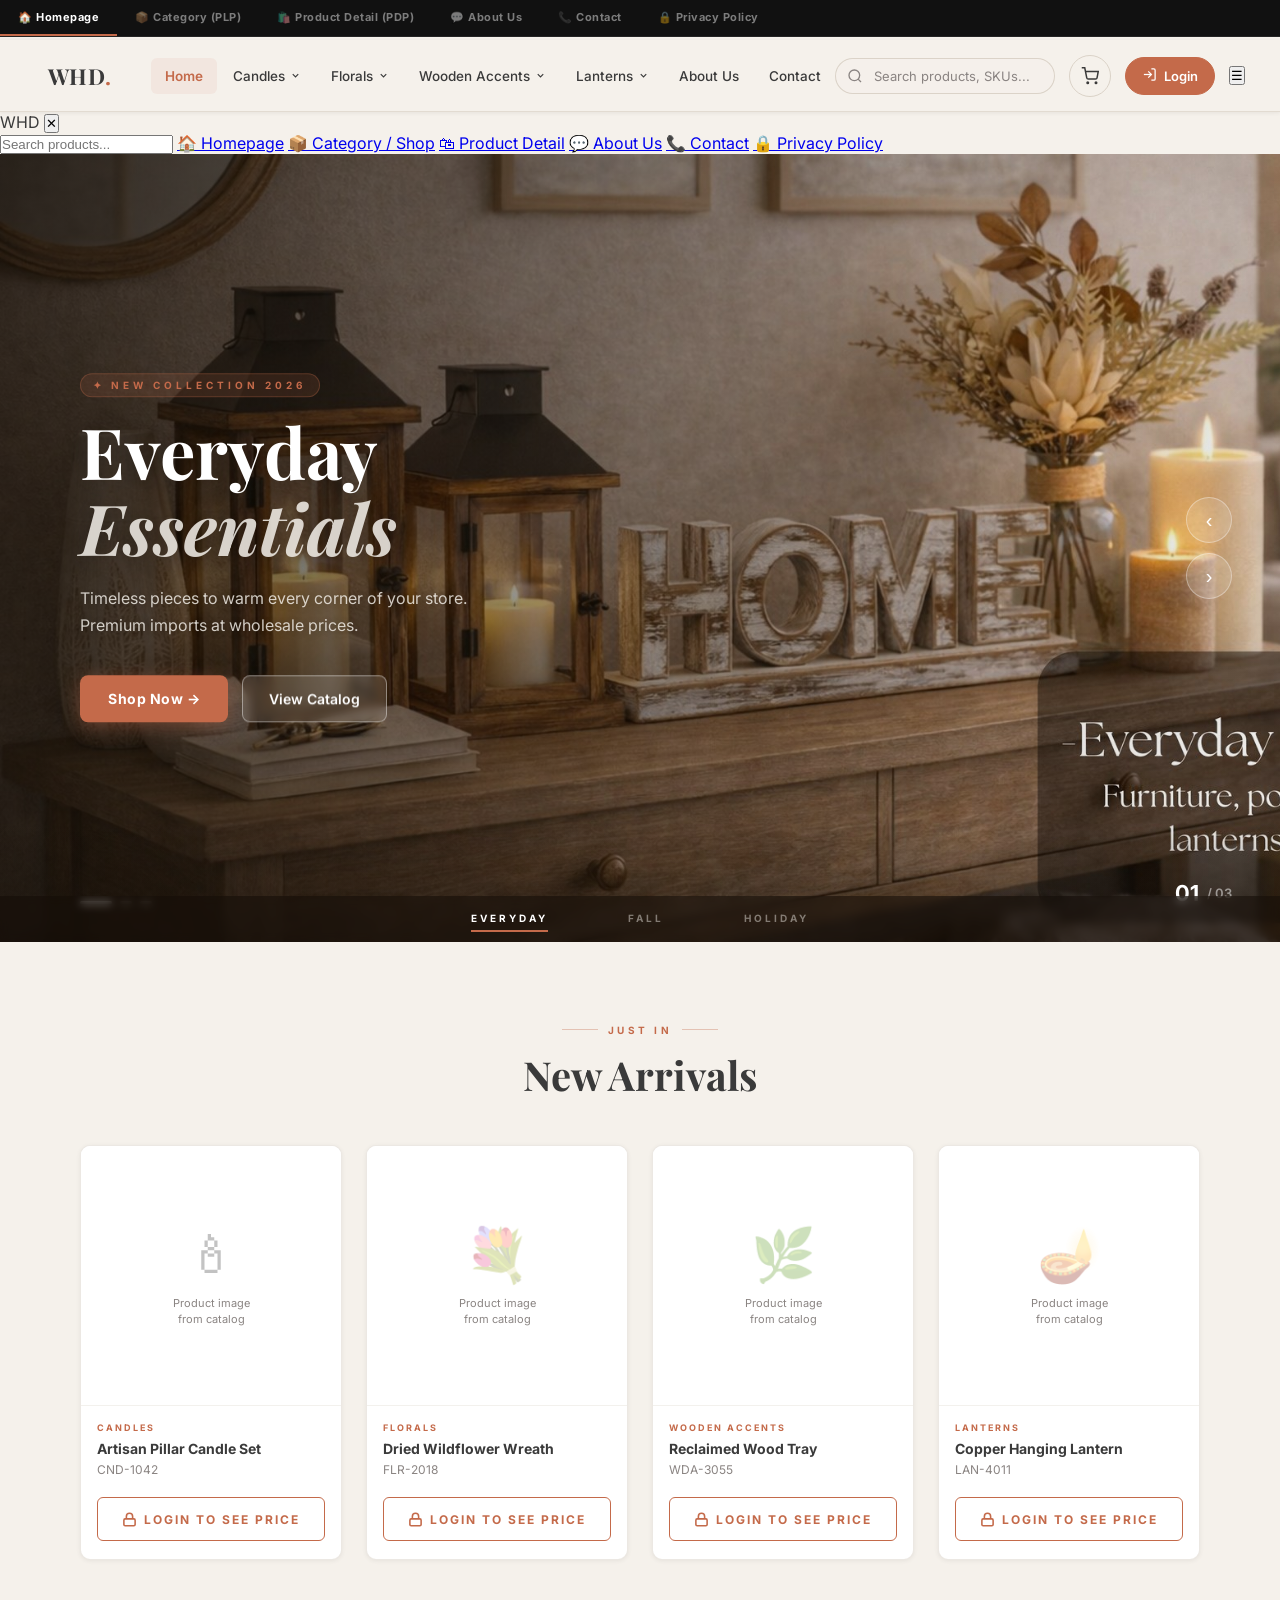
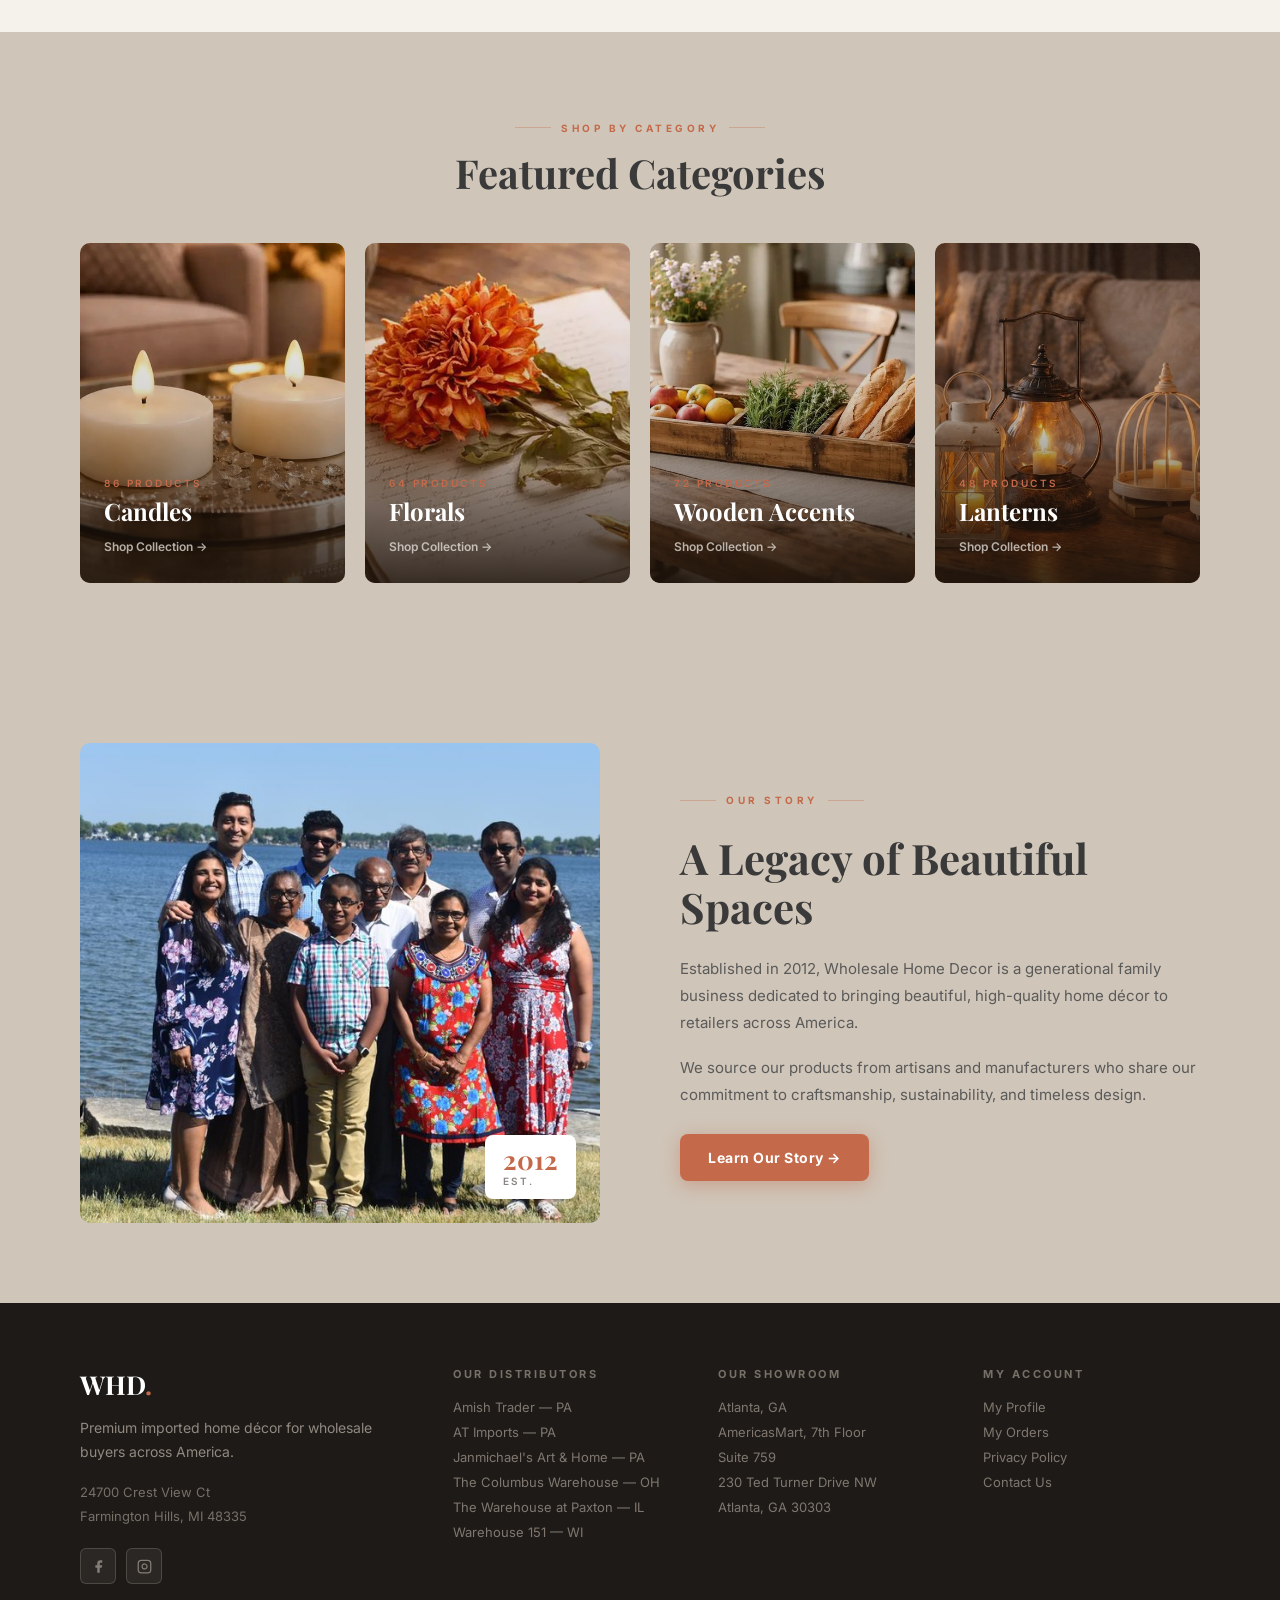
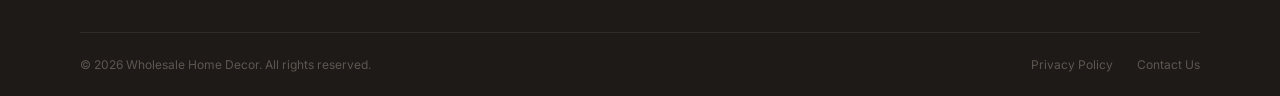
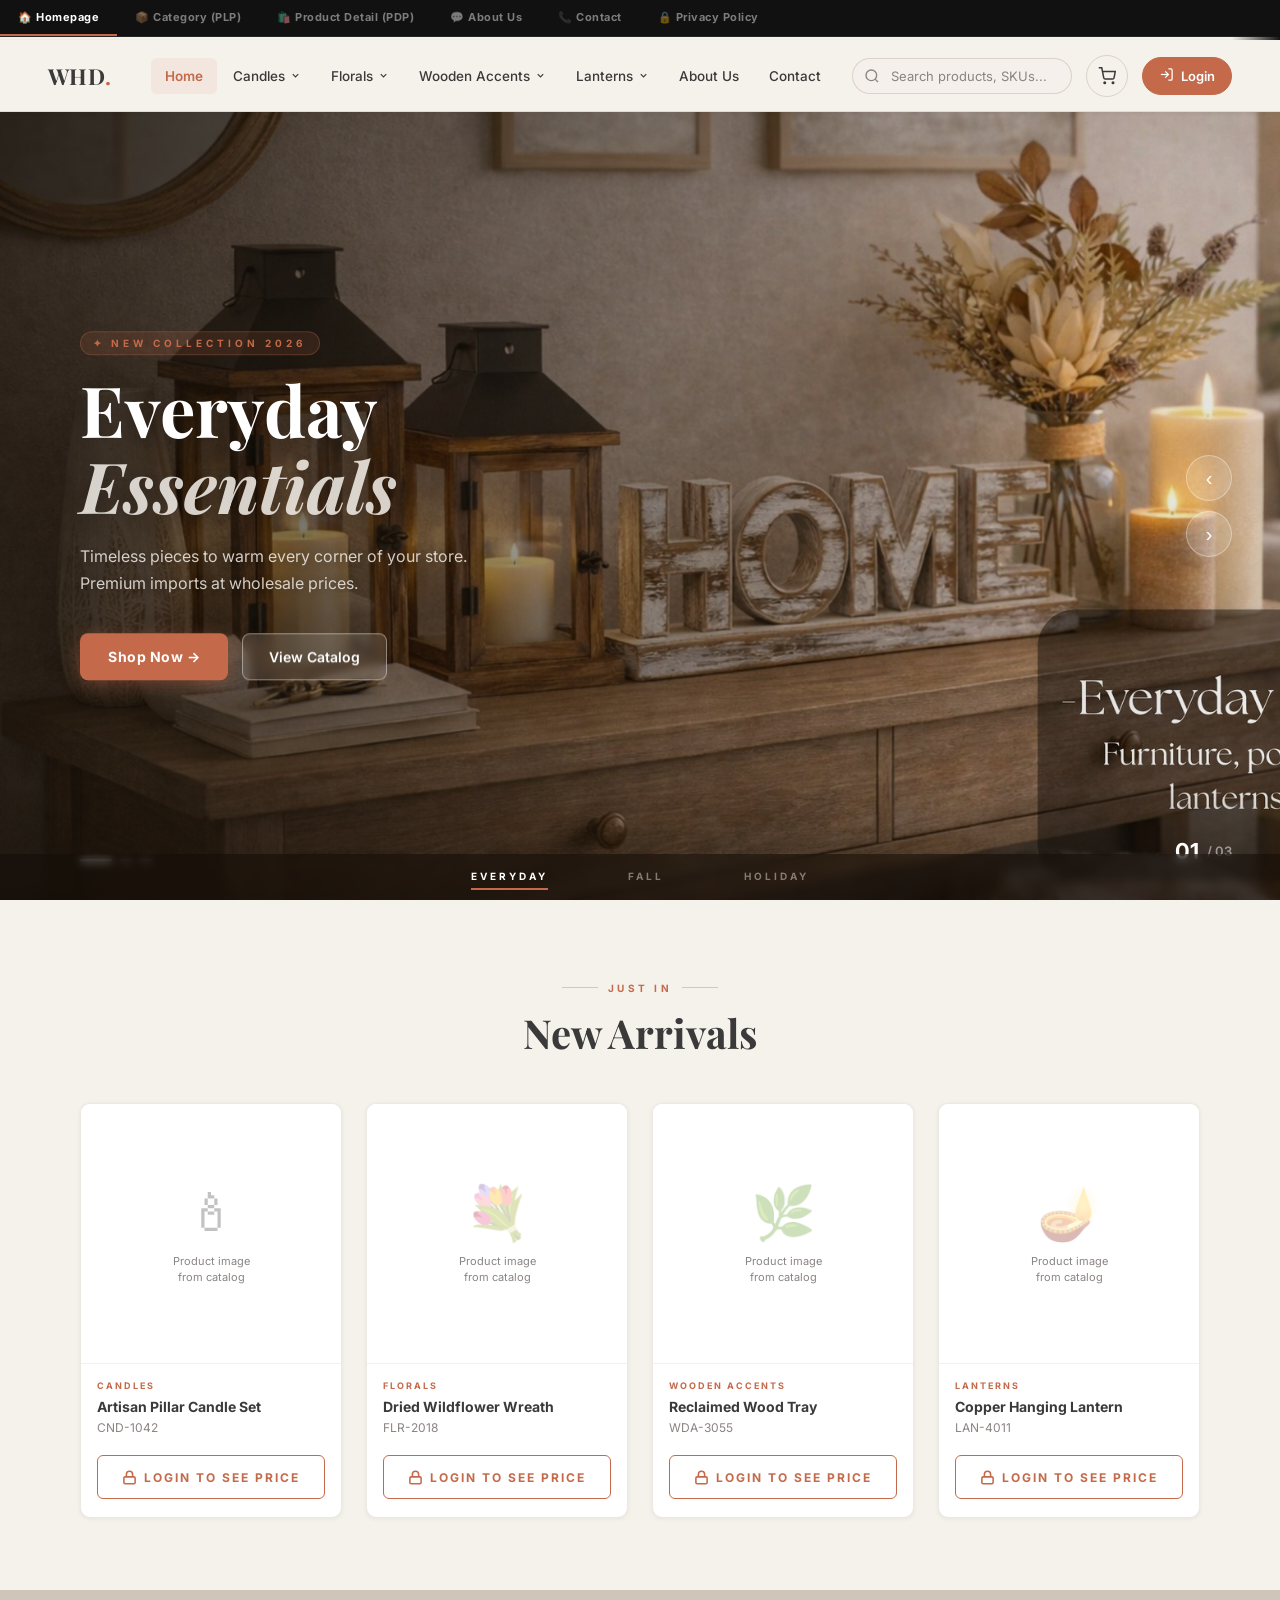
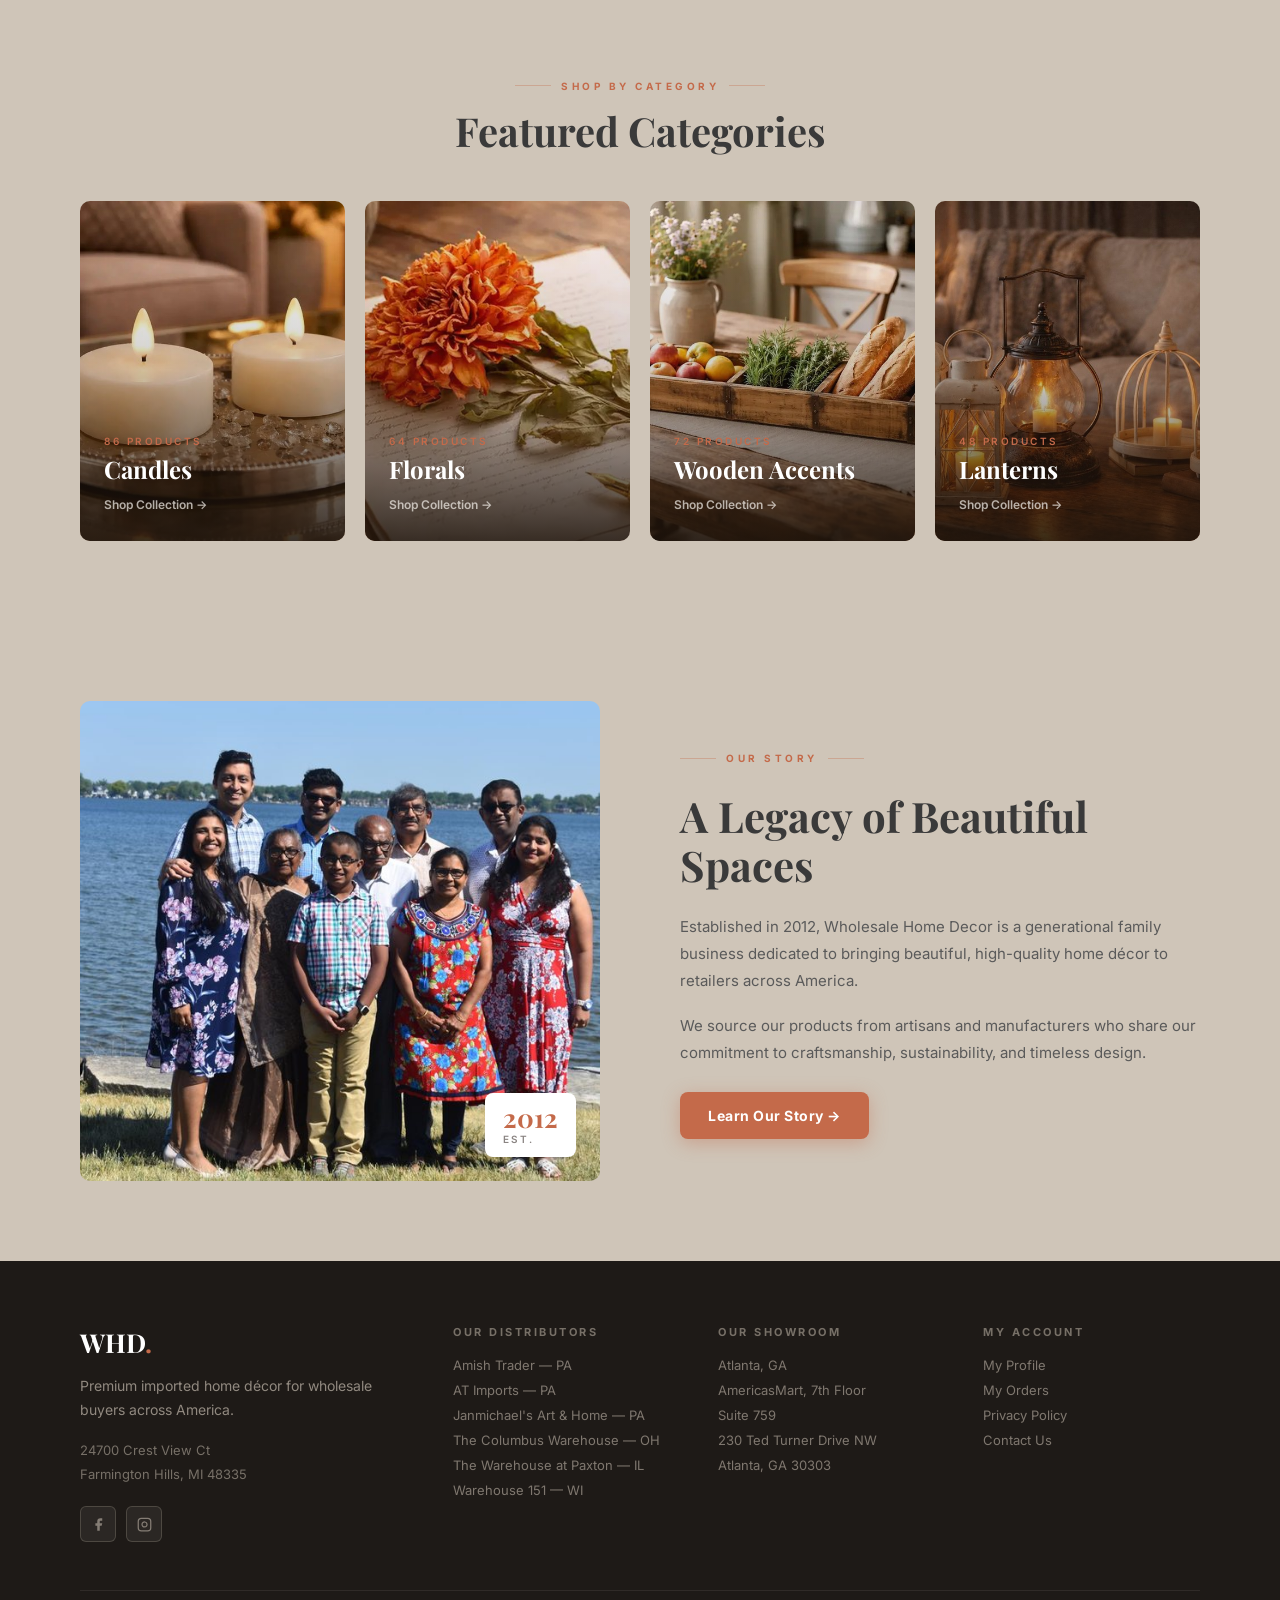
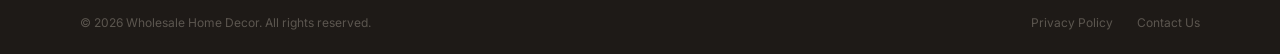
